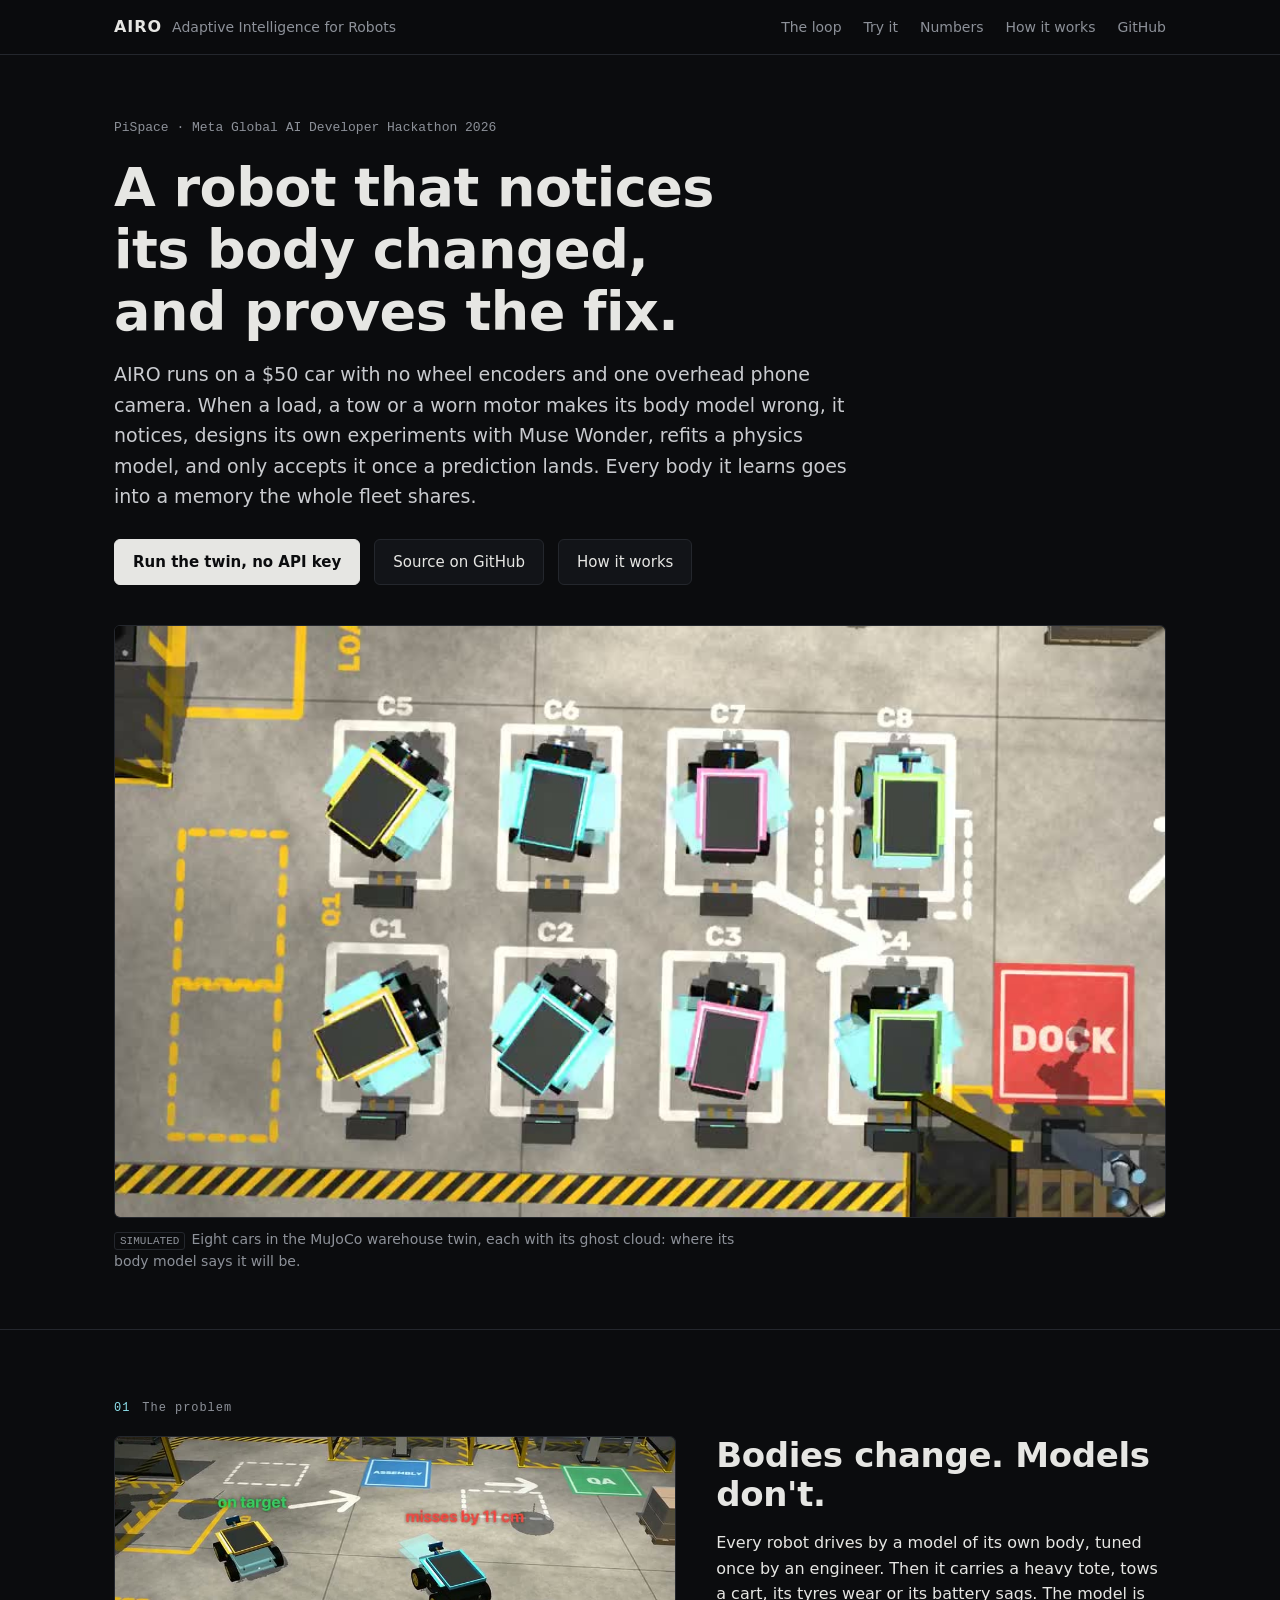
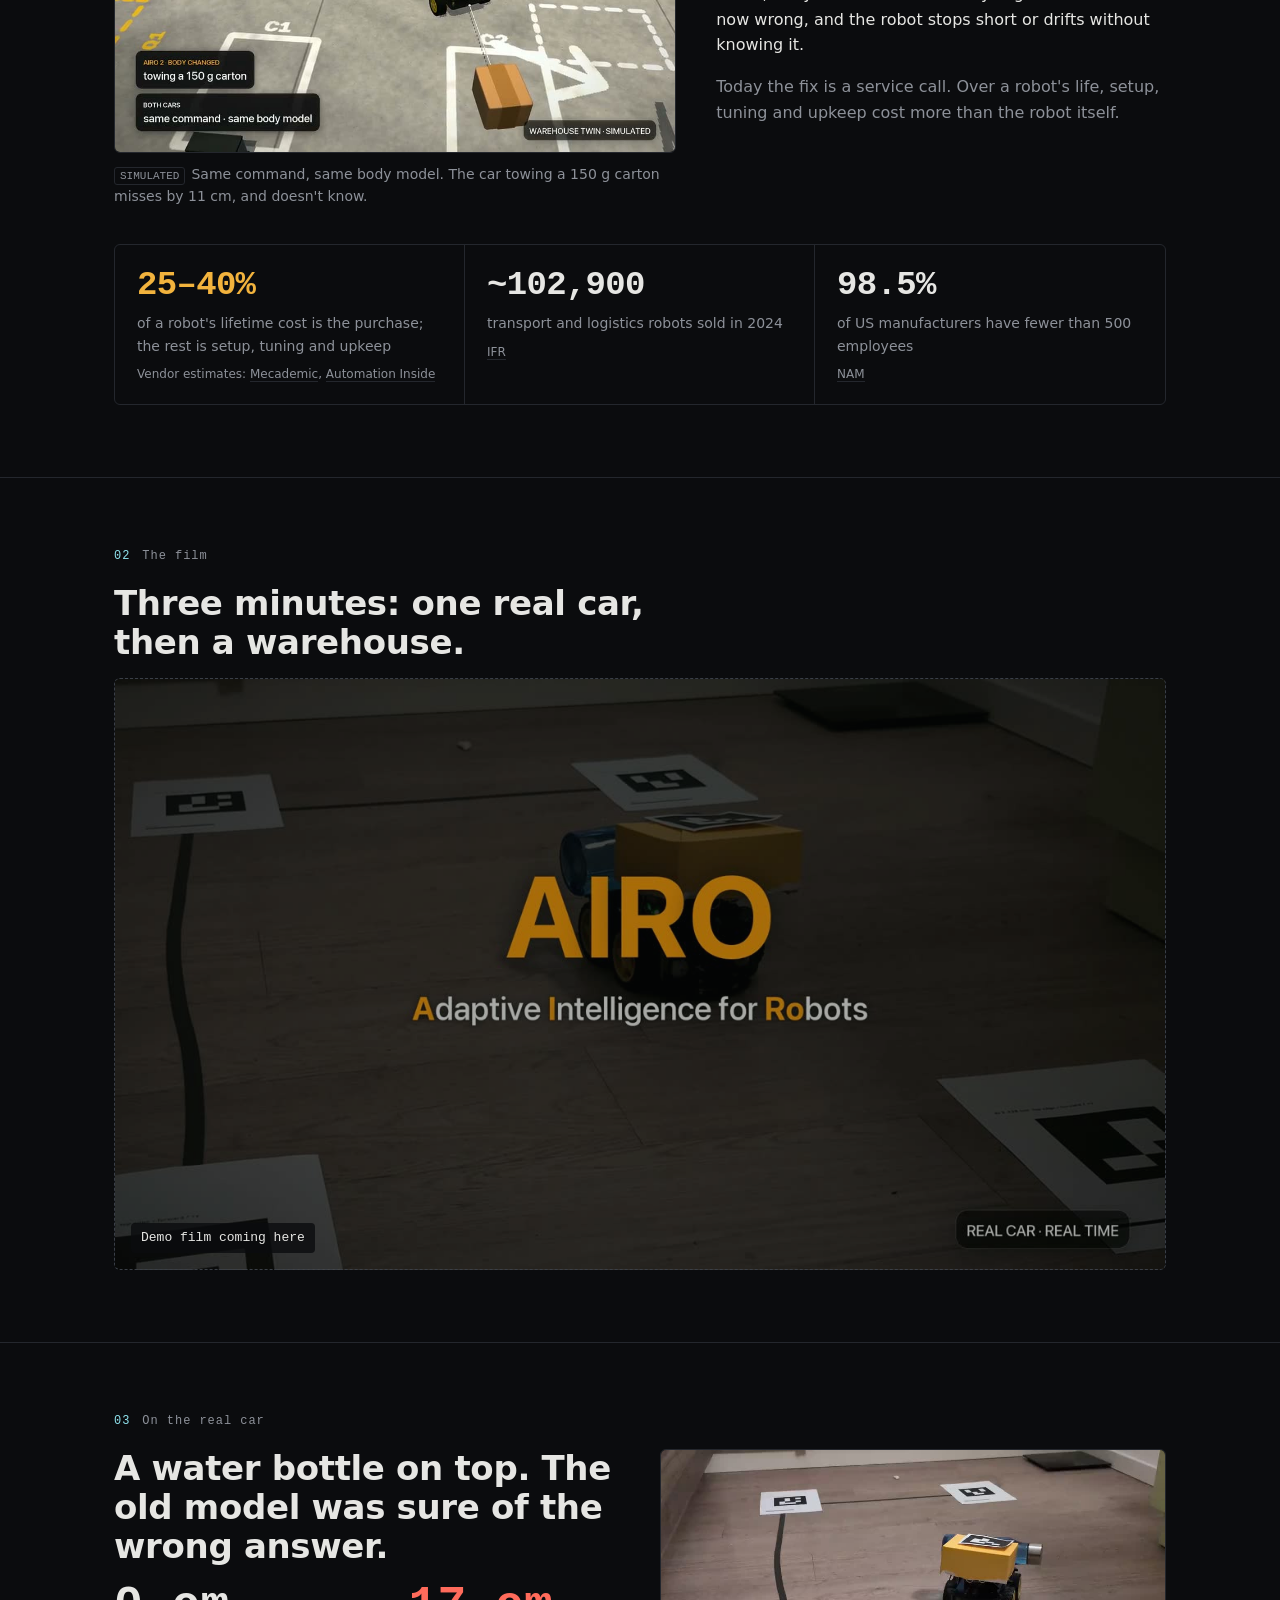
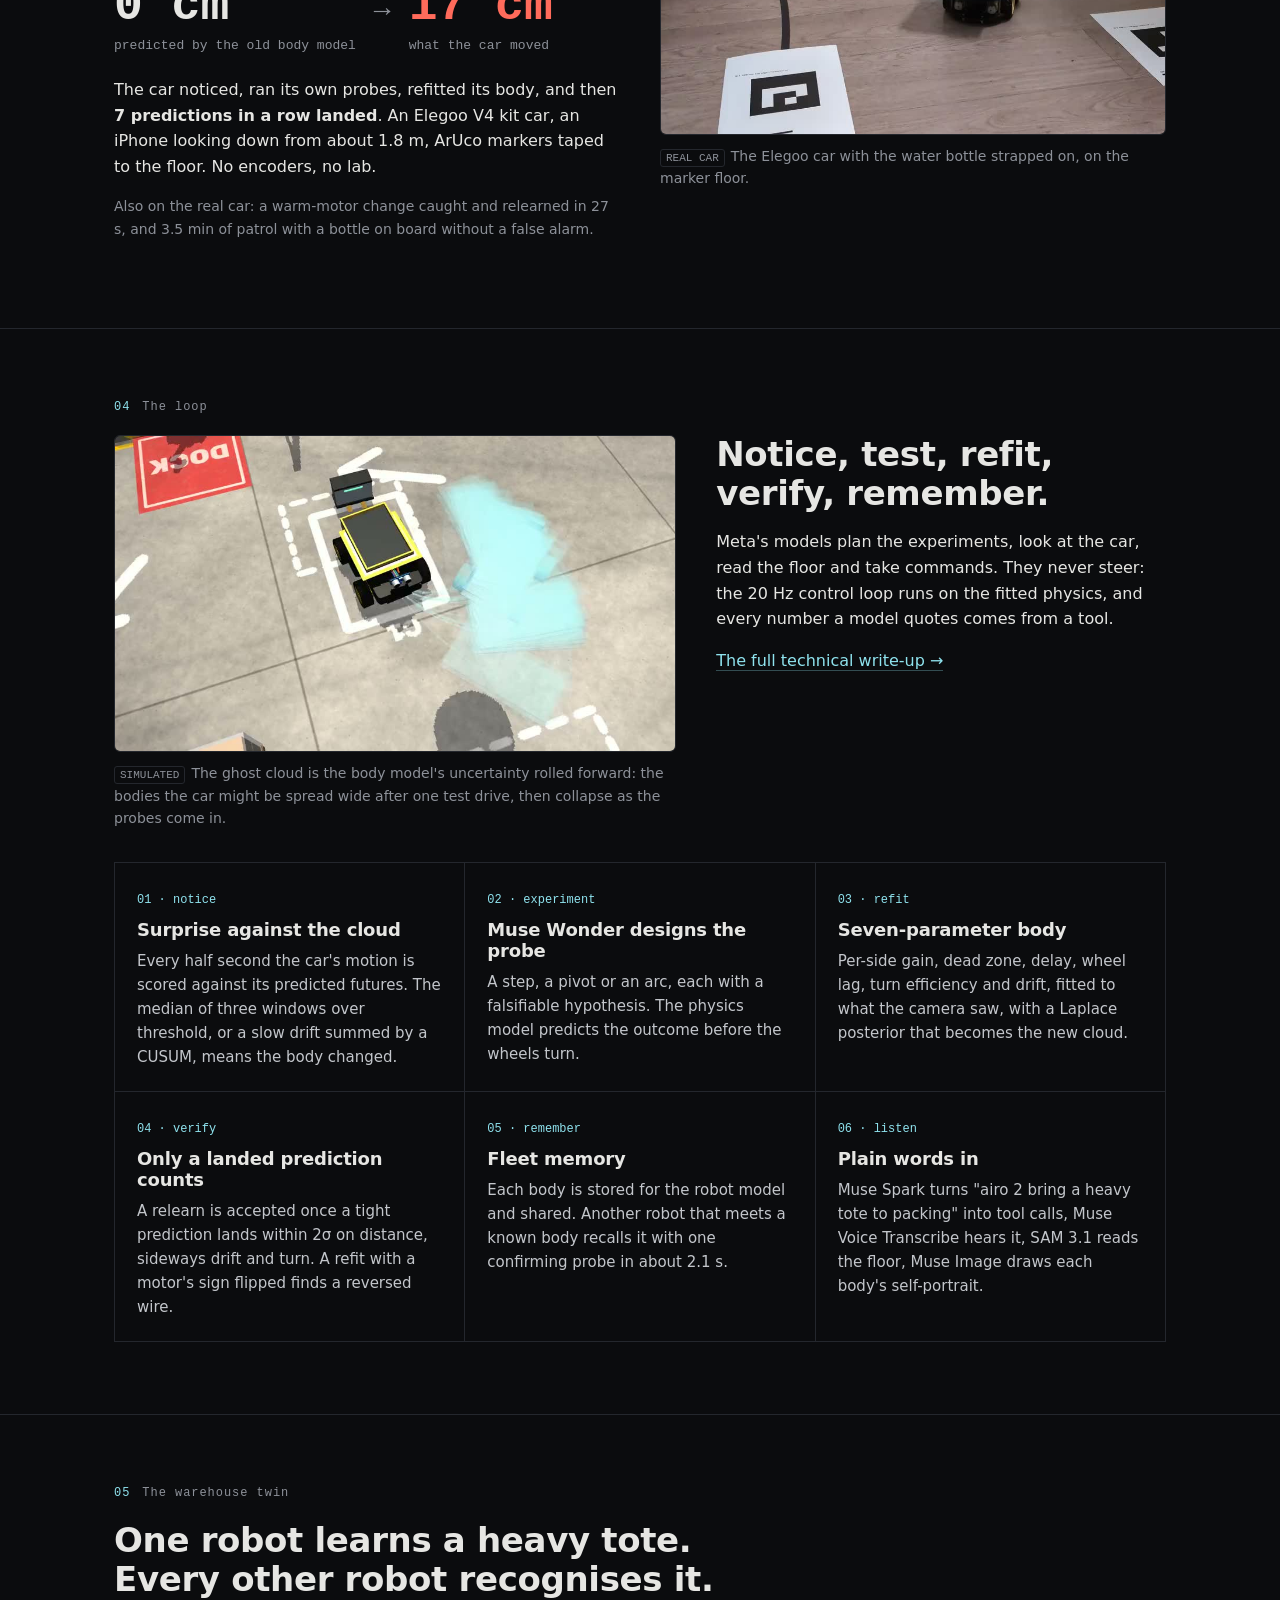
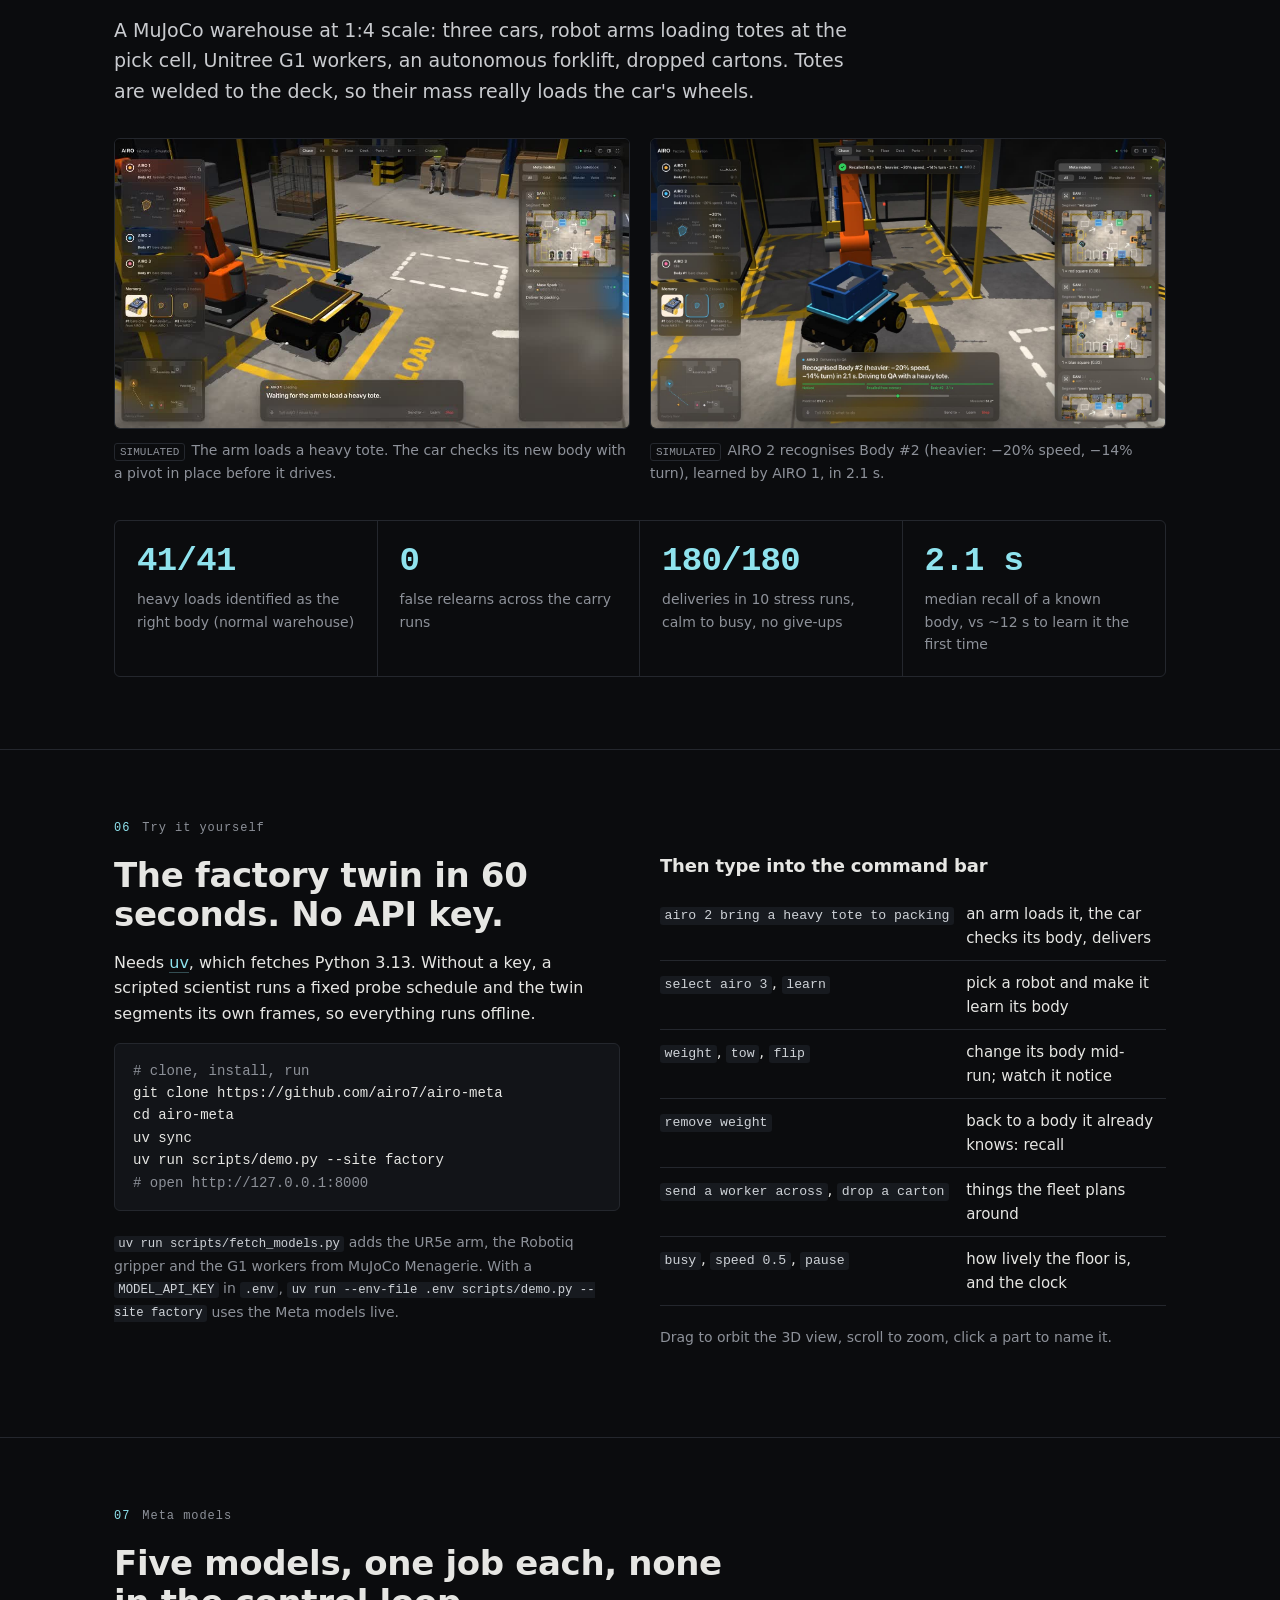
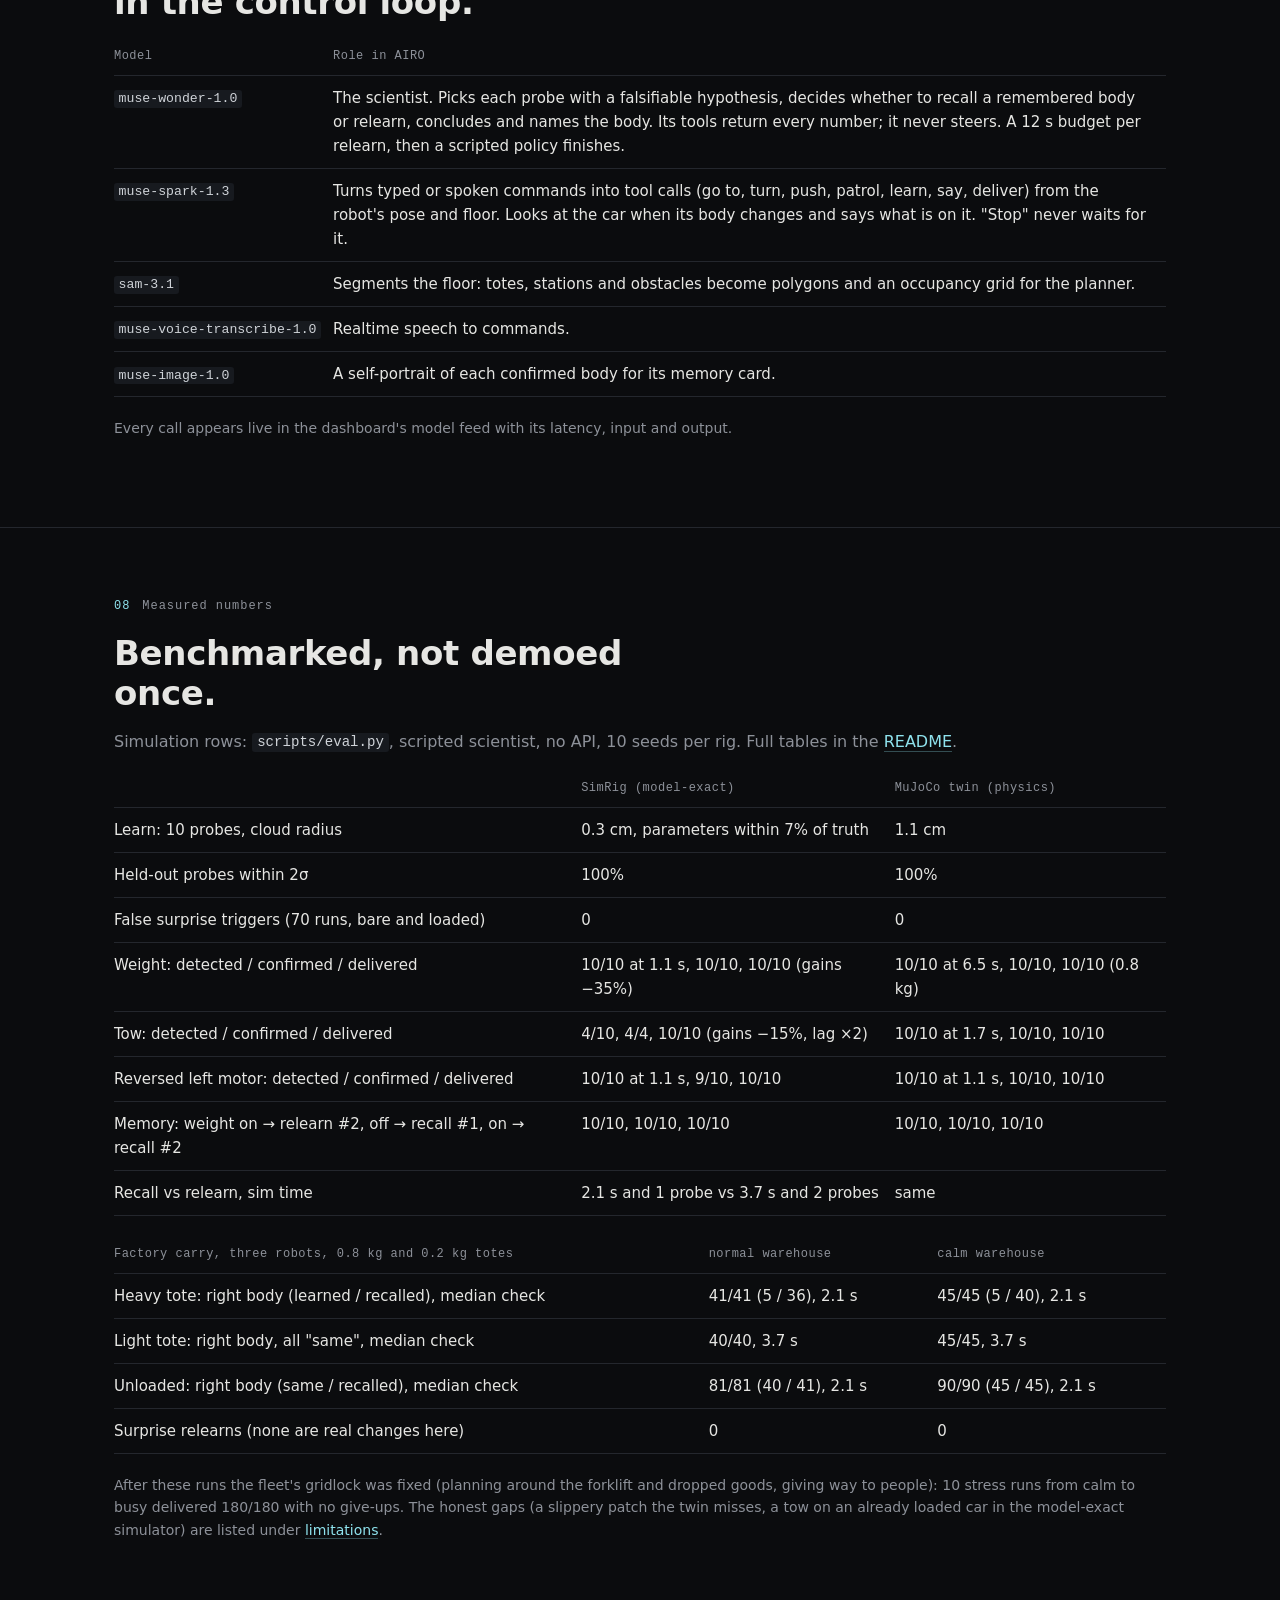
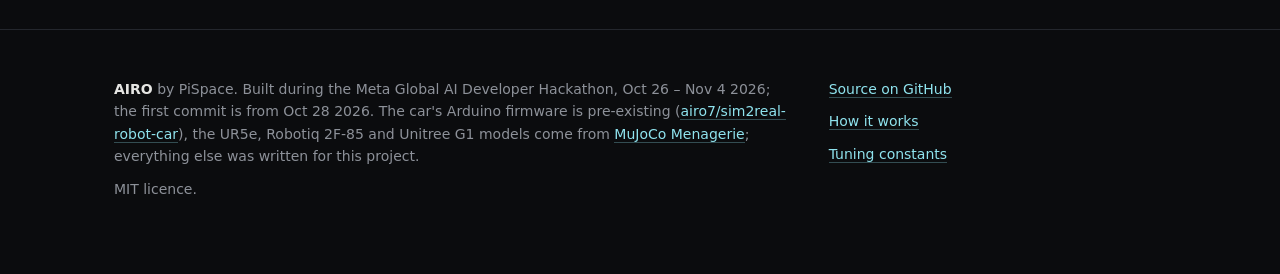
==== docs/index.html @ 1effee2b "add github pages site with twin and real-car clips" ====
<!doctype html>
<html lang="en">
<head>
<meta charset="utf-8">
<meta name="viewport" content="width=device-width, initial-scale=1">
<title>AIRO: Adaptive Intelligence for Robots</title>
<meta name="description" content="A $50 encoder-less robot car that notices when its body changes, runs its own experiments with Muse Wonder, refits a physics body model, and shares what it learned with the fleet.">
<meta property="og:title" content="AIRO: Adaptive Intelligence for Robots">
<meta property="og:description" content="A robot that notices its body changed, tests itself, and only trusts the new model once a prediction lands.">
<meta property="og:image" content="https://airo7.github.io/airo-meta/media/recall.jpg">
<link rel="stylesheet" href="style.css">
</head>
<body>

<header class="top">
  <div class="wrap">
    <a class="brand" href="./">AIRO<span>Adaptive Intelligence for Robots</span></a>
    <nav>
      <a class="wide" href="#loop">The loop</a>
      <a href="#try">Try it</a>
      <a class="wide" href="#numbers">Numbers</a>
      <a href="how-it-works.html">How it works</a>
      <a href="https://github.com/airo7/airo-meta">GitHub</a>
    </nav>
  </div>
</header>

<main>

<section class="hero">
  <div class="wrap">
    <div class="eyebrow">PiSpace · Meta Global AI Developer Hackathon 2026</div>
    <h1>A robot that notices its body changed, and proves the fix.</h1>
    <p class="lede">AIRO runs on a $50 car with no wheel encoders and one overhead phone camera. When a load, a tow or a
      worn motor makes its body model wrong, it notices, designs its own experiments with Muse Wonder, refits a
      physics model, and only accepts it once a prediction lands. Every body it learns goes into a memory the whole
      fleet shares.</p>
    <div class="actions">
      <a class="btn primary" href="#try">Run the twin, no API key</a>
      <a class="btn" href="https://github.com/airo7/airo-meta">Source on GitHub</a>
      <a class="btn" href="how-it-works.html">How it works</a>
    </div>
    <figure>
      <video autoplay muted loop playsinline preload="auto" poster="media/fleet.jpg">
        <source src="media/fleet.mp4" type="video/mp4">
      </video>
      <figcaption><span class="tag">SIMULATED</span>Eight cars in the MuJoCo warehouse twin, each with its ghost cloud:
        where its body model says it will be.</figcaption>
    </figure>
  </div>
</section>

<section id="problem">
  <div class="wrap">
    <div class="label"><b>01</b> The problem</div>
    <div class="split wide-left">
      <figure>
        <video autoplay muted loop playsinline preload="auto" poster="media/problem.jpg">
          <source src="media/problem.mp4" type="video/mp4">
        </video>
        <figcaption><span class="tag">SIMULATED</span>Same command, same body model. The car towing a 150 g carton
          misses by 11 cm, and doesn't know.</figcaption>
      </figure>
      <div>
        <h2>Bodies change. Models don't.</h2>
        <p>Every robot drives by a model of its own body, tuned once by an engineer. Then it carries a heavy tote, tows
          a cart, its tyres wear or its battery sags. The model is now wrong, and the robot stops short or drifts
          without knowing it.</p>
        <p class="muted">Today the fix is a service call. Over a robot's life, setup, tuning and upkeep cost more than
          the robot itself.</p>
      </div>
    </div>
    <div class="stats">
      <div class="stat">
        <div class="n amber">25–40%</div>
        <div class="d">of a robot's lifetime cost is the purchase; the rest is setup, tuning and upkeep</div>
        <div class="src">Vendor estimates: <a href="https://www.mecademic.com/knowledge_base/robots-total-cost-of-ownership-tco/">Mecademic</a>,
          <a href="https://automationinside.com/article/total-cost-of-ownership-for-robots-and-amrs">Automation Inside</a></div>
      </div>
      <div class="stat">
        <div class="n">~102,900</div>
        <div class="d">transport and logistics robots sold in 2024</div>
        <div class="src"><a href="https://ifr.org/ifr-press-releases/news/service-robots-see-global-growth-boom">IFR</a></div>
      </div>
      <div class="stat">
        <div class="n">98.5%</div>
        <div class="d">of US manufacturers have fewer than 500 employees</div>
        <div class="src"><a href="https://nam.org/member-services/smm-membership/">NAM</a></div>
      </div>
    </div>
  </div>
</section>

<section id="film">
  <div class="wrap">
    <div class="label"><b>02</b> The film</div>
    <h2>Three minutes: one real car, then a warehouse.</h2>
    <!-- VIDEO: replace the whole div below with the YouTube embed, for example
    <div class="video-embed"><iframe src="https://www.youtube-nocookie.com/embed/VIDEO_ID" title="AIRO demo film" allow="accelerometer; encrypted-media; gyroscope; picture-in-picture; fullscreen" allowfullscreen></iframe></div>
    -->
    <div class="video-slot" style="background-image: url('media/film.jpg')">
      <p>Demo film coming here</p>
    </div>
    <!-- /VIDEO -->
  </div>
</section>

<section id="real">
  <div class="wrap">
    <div class="label"><b>03</b> On the real car</div>
    <div class="split">
      <div>
        <h2>A water bottle on top. The old model was sure of the wrong answer.</h2>
        <div class="gap">
          <div><span class="v">0 cm</span><span class="k">predicted by the old body model</span></div>
          <span class="arrow">→</span>
          <div><span class="v" style="color: var(--miss)">17 cm</span><span class="k">what the car moved</span></div>
        </div>
        <p>The car noticed, ran its own probes, refitted its body, and then <strong>7 predictions in a row
          landed</strong>. An Elegoo V4 kit car, an iPhone looking down from about 1.8 m, ArUco markers taped to the floor. No encoders, no
          lab.</p>
        <p class="muted small">Also on the real car: a warm-motor change caught and relearned in 27 s, and 3.5 min of
          patrol with a bottle on board without a false alarm.</p>
      </div>
      <figure>
        <video autoplay muted loop playsinline preload="auto" poster="media/realcar.jpg">
          <source src="media/realcar.mp4" type="video/mp4">
        </video>
        <figcaption><span class="tag">REAL CAR</span>The Elegoo car with the water bottle strapped on, on the
          marker floor.</figcaption>
      </figure>
    </div>
  </div>
</section>

<section id="loop">
  <div class="wrap">
    <div class="label"><b>04</b> The loop</div>
    <div class="split wide-left">
      <figure>
        <video autoplay muted loop playsinline preload="auto" poster="media/cloud.jpg">
          <source src="media/cloud.mp4" type="video/mp4">
        </video>
        <figcaption><span class="tag">SIMULATED</span>The ghost cloud is the body model's uncertainty rolled forward:
          the bodies the car might be spread wide after one test drive, then collapse as the probes come in.</figcaption>
      </figure>
      <div>
        <h2>Notice, test, refit, verify, remember.</h2>
        <p>Meta's models plan the experiments, look at the car, read the floor and take commands. They never steer:
          the 20 Hz control loop runs on the fitted physics, and every number a model quotes comes from a tool.</p>
        <p><a href="how-it-works.html">The full technical write-up →</a></p>
      </div>
    </div>
    <ol class="loop">
      <li><span class="i">01 · notice</span><h3>Surprise against the cloud</h3>
        <p>Every half second the car's motion is scored against its predicted futures. The median of three windows over
          threshold, or a slow drift summed by a CUSUM, means the body changed.</p></li>
      <li><span class="i">02 · experiment</span><h3>Muse Wonder designs the probe</h3>
        <p>A step, a pivot or an arc, each with a falsifiable hypothesis. The physics model predicts the outcome before
          the wheels turn.</p></li>
      <li><span class="i">03 · refit</span><h3>Seven-parameter body</h3>
        <p>Per-side gain, dead zone, delay, wheel lag, turn efficiency and drift, fitted to what the camera saw, with a
          Laplace posterior that becomes the new cloud.</p></li>
      <li><span class="i">04 · verify</span><h3>Only a landed prediction counts</h3>
        <p>A relearn is accepted once a tight prediction lands within 2σ on distance, sideways drift and turn. A
          refit with a motor's sign flipped finds a reversed wire.</p></li>
      <li><span class="i">05 · remember</span><h3>Fleet memory</h3>
        <p>Each body is stored for the robot model and shared. Another robot that meets a known body recalls it with
          one confirming probe in about 2.1 s.</p></li>
      <li><span class="i">06 · listen</span><h3>Plain words in</h3>
        <p>Muse Spark turns "airo 2 bring a heavy tote to packing" into tool calls, Muse Voice Transcribe hears it,
          SAM 3.1 reads the floor, Muse Image draws each body's self-portrait.</p></li>
    </ol>
  </div>
</section>

<section id="twin">
  <div class="wrap">
    <div class="label"><b>05</b> The warehouse twin</div>
    <h2>One robot learns a heavy tote. Every other robot recognises it.</h2>
    <p class="lede">A MuJoCo warehouse at 1:4 scale: three cars, robot arms loading totes at the pick cell, Unitree G1
      workers, an autonomous forklift, dropped cartons. Totes are welded to the deck, so their mass really loads the
      car's wheels.</p>
    <div class="pair">
      <figure>
        <video autoplay muted loop playsinline preload="auto" poster="media/load.jpg">
          <source src="media/load.mp4" type="video/mp4">
        </video>
        <figcaption><span class="tag">SIMULATED</span>The arm loads a heavy tote. The car checks its new body with a
          pivot in place before it drives.</figcaption>
      </figure>
      <figure>
        <video autoplay muted loop playsinline preload="auto" poster="media/recall.jpg">
          <source src="media/recall.mp4" type="video/mp4">
        </video>
        <figcaption><span class="tag">SIMULATED</span>AIRO 2 recognises Body #2 (heavier: −20% speed, −14% turn), learned
          by AIRO 1, in 2.1 s.</figcaption>
      </figure>
    </div>
    <div class="stats">
      <div class="stat"><div class="n ghost">41/41</div><div class="d">heavy loads identified as the right body (normal warehouse)</div></div>
      <div class="stat"><div class="n ghost">0</div><div class="d">false relearns across the carry runs</div></div>
      <div class="stat"><div class="n ghost">180/180</div><div class="d">deliveries in 10 stress runs, calm to busy, no give-ups</div></div>
      <div class="stat"><div class="n ghost">2.1 s</div><div class="d">median recall of a known body, vs ~12 s to learn it the first time</div></div>
    </div>
  </div>
</section>

<section id="try">
  <div class="wrap">
    <div class="label"><b>06</b> Try it yourself</div>
    <div class="split">
      <div>
        <h2>The factory twin in 60 seconds. No API key.</h2>
        <p>Needs <a href="https://docs.astral.sh/uv/">uv</a>, which fetches Python 3.13. Without a key, a scripted
          scientist runs a fixed probe schedule and the twin segments its own frames, so everything runs offline.</p>
<pre><span class="c"># clone, install, run</span>
git clone https://github.com/airo7/airo-meta
cd airo-meta
uv sync
uv run scripts/demo.py --site factory
<span class="c"># open http://127.0.0.1:8000</span></pre>
        <p class="muted small"><code>uv run scripts/fetch_models.py</code> adds the UR5e arm, the Robotiq gripper and the G1
          workers from MuJoCo Menagerie. With a <code>MODEL_API_KEY</code> in <code>.env</code>,
          <code>uv run --env-file .env scripts/demo.py --site factory</code> uses the Meta models live.</p>
      </div>
      <div>
        <h3>Then type into the command bar</h3>
        <table>
          <tr><td><code>airo 2 bring a heavy tote to packing</code></td><td>an arm loads it, the car checks its body, delivers</td></tr>
          <tr><td><code>select airo 3</code>, <code>learn</code></td><td>pick a robot and make it learn its body</td></tr>
          <tr><td><code>weight</code>, <code>tow</code>, <code>flip</code></td><td>change its body mid-run; watch it notice</td></tr>
          <tr><td><code>remove weight</code></td><td>back to a body it already knows: recall</td></tr>
          <tr><td><code>send a worker across</code>, <code>drop a carton</code></td><td>things the fleet plans around</td></tr>
          <tr><td><code>busy</code>, <code>speed 0.5</code>, <code>pause</code></td><td>how lively the floor is, and the clock</td></tr>
        </table>
        <p class="muted small">Drag to orbit the 3D view, scroll to zoom, click a part to name it.</p>
      </div>
    </div>
  </div>
</section>

<section id="models">
  <div class="wrap">
    <div class="label"><b>07</b> Meta models</div>
    <h2>Five models, one job each, none in the control loop.</h2>
    <table>
      <tr><th>Model</th><th>Role in AIRO</th></tr>
      <tr><td><code>muse-wonder-1.0</code></td><td>The scientist. Picks each probe with a falsifiable hypothesis, decides
        whether to recall a remembered body or relearn, concludes and names the body. Its tools return every number;
        it never steers. A 12 s budget per relearn, then a scripted policy finishes.</td></tr>
      <tr><td><code>muse-spark-1.3</code></td><td>Turns typed or spoken commands into tool calls (go to, turn, push,
        patrol, learn, say, deliver) from the robot's pose and floor. Looks at the car when its body changes and says
        what is on it. "Stop" never waits for it.</td></tr>
      <tr><td><code>sam-3.1</code></td><td>Segments the floor: totes, stations and obstacles become polygons and an
        occupancy grid for the planner.</td></tr>
      <tr><td><code>muse-voice-transcribe-1.0</code></td><td>Realtime speech to commands.</td></tr>
      <tr><td><code>muse-image-1.0</code></td><td>A self-portrait of each confirmed body for its memory card.</td></tr>
    </table>
    <p class="muted small">Every call appears live in the dashboard's model feed with its latency, input and output.</p>
  </div>
</section>

<section id="numbers">
  <div class="wrap">
    <div class="label"><b>08</b> Measured numbers</div>
    <h2>Benchmarked, not demoed once.</h2>
    <p class="muted">Simulation rows: <code>scripts/eval.py</code>, scripted scientist, no API, 10 seeds per rig. Full
      tables in the <a href="https://github.com/airo7/airo-meta#measured-numbers">README</a>.</p>
    <table>
      <tr><th></th><th>SimRig (model-exact)</th><th>MuJoCo twin (physics)</th></tr>
      <tr><td>Learn: 10 probes, cloud radius</td><td>0.3 cm, parameters within 7% of truth</td><td>1.1 cm</td></tr>
      <tr><td>Held-out probes within 2σ</td><td>100%</td><td>100%</td></tr>
      <tr><td>False surprise triggers (70 runs, bare and loaded)</td><td>0</td><td>0</td></tr>
      <tr><td>Weight: detected / confirmed / delivered</td><td>10/10 at 1.1 s, 10/10, 10/10 (gains −35%)</td><td>10/10 at 6.5 s, 10/10, 10/10 (0.8 kg)</td></tr>
      <tr><td>Tow: detected / confirmed / delivered</td><td>4/10, 4/4, 10/10 (gains −15%, lag ×2)</td><td>10/10 at 1.7 s, 10/10, 10/10</td></tr>
      <tr><td>Reversed left motor: detected / confirmed / delivered</td><td>10/10 at 1.1 s, 9/10, 10/10</td><td>10/10 at 1.1 s, 10/10, 10/10</td></tr>
      <tr><td>Memory: weight on → relearn #2, off → recall #1, on → recall #2</td><td>10/10, 10/10, 10/10</td><td>10/10, 10/10, 10/10</td></tr>
      <tr><td>Recall vs relearn, sim time</td><td>2.1 s and 1 probe vs 3.7 s and 2 probes</td><td>same</td></tr>
    </table>
    <table>
      <tr><th>Factory carry, three robots, 0.8 kg and 0.2 kg totes</th><th>normal warehouse</th><th>calm warehouse</th></tr>
      <tr><td>Heavy tote: right body (learned / recalled), median check</td><td>41/41 (5 / 36), 2.1 s</td><td>45/45 (5 / 40), 2.1 s</td></tr>
      <tr><td>Light tote: right body, all "same", median check</td><td>40/40, 3.7 s</td><td>45/45, 3.7 s</td></tr>
      <tr><td>Unloaded: right body (same / recalled), median check</td><td>81/81 (40 / 41), 2.1 s</td><td>90/90 (45 / 45), 2.1 s</td></tr>
      <tr><td>Surprise relearns (none are real changes here)</td><td>0</td><td>0</td></tr>
    </table>
    <p class="muted small">After these runs the fleet's gridlock was fixed (planning around the forklift and dropped
      goods, giving way to people): 10 stress runs from calm to busy delivered 180/180 with no give-ups. The honest
      gaps (a slippery patch the twin misses, a tow on an already loaded car in the model-exact simulator) are listed
      under <a href="how-it-works.html#limits">limitations</a>.</p>
  </div>
</section>

</main>

<footer>
  <div class="wrap cols">
    <div>
      <p><strong style="color: var(--text)">AIRO</strong> by PiSpace. Built during the Meta Global AI Developer
        Hackathon, Oct 26 – Nov 4 2026; the first commit is from Oct 28 2026. The car's Arduino firmware is
        pre-existing (<a href="https://github.com/airo7/sim2real-robot-car">airo7/sim2real-robot-car</a>), the UR5e,
        Robotiq 2F-85 and Unitree G1 models come from
        <a href="https://github.com/google-deepmind/mujoco_menagerie">MuJoCo Menagerie</a>; everything else was
        written for this project.</p>
      <p>MIT licence.</p>
    </div>
    <div>
      <p><a href="https://github.com/airo7/airo-meta">Source on GitHub</a></p>
      <p><a href="how-it-works.html">How it works</a></p>
      <p><a href="https://github.com/airo7/airo-meta/blob/main/docs/tuning.md">Tuning constants</a></p>
    </div>
  </div>
</footer>

</body>
</html>
---- docs/style.css ----
:root {
  --bg: #0b0c0e;
  --panel: #121418;
  --rule: #24272d;
  --text: #e6e6e3;
  --muted: #8d9199;
  --ghost: #8fe3ee;
  --amber: #f2b33d;
  --miss: #ff6b5b;
  --mono: ui-monospace, "SF Mono", SFMono-Regular, Menlo, Consolas, monospace;
  --sans: system-ui, -apple-system, "Segoe UI", Roboto, "Helvetica Neue", Arial, sans-serif;
  --w: 1100px;
}

* { box-sizing: border-box; }
html { scroll-behavior: smooth; }
body {
  margin: 0;
  background: var(--bg);
  color: var(--text);
  font: 16px/1.6 var(--sans);
  -webkit-font-smoothing: antialiased;
}
a { color: var(--ghost); text-decoration: none; border-bottom: 1px solid rgba(143, 227, 238, .3); }
a:hover { border-bottom-color: var(--ghost); }
img, video { display: block; max-width: 100%; }
code, pre, .mono { font-family: var(--mono); }
code { font-size: .88em; color: #cfd3d8; background: #171a1f; padding: .1em .35em; border-radius: 3px; }
strong { font-weight: 600; }

.wrap { max-width: var(--w); margin: 0 auto; padding: 0 24px; }

header.top {
  position: sticky; top: 0; z-index: 10;
  background: rgba(11, 12, 14, .88);
  backdrop-filter: blur(8px);
  border-bottom: 1px solid var(--rule);
}
header.top .wrap { display: flex; align-items: center; gap: 28px; height: 54px; }
.brand { font-weight: 700; letter-spacing: .06em; color: var(--text); border: 0; }
.brand span { font-weight: 400; color: var(--muted); letter-spacing: 0; margin-left: 10px; font-size: 14px; }
header.top nav { margin-left: auto; display: flex; gap: 22px; font-size: 14px; }
header.top nav a { color: var(--muted); border: 0; }
header.top nav a:hover, header.top nav a[aria-current] { color: var(--text); }

section { padding: 72px 0; border-bottom: 1px solid var(--rule); }
.label {
  font: 12px/1 var(--mono); color: var(--muted); letter-spacing: .08em;
  display: flex; gap: 12px; align-items: center; margin-bottom: 22px;
}
.label b { color: var(--ghost); font-weight: 400; }
h1, h2, h3 { line-height: 1.15; margin: 0 0 16px; font-weight: 650; letter-spacing: -.01em; }
h1 { font-size: clamp(32px, 5vw, 54px); max-width: 17ch; }
h2 { font-size: clamp(24px, 3vw, 34px); max-width: 26ch; }
h3 { font-size: 18px; }
p { margin: 0 0 16px; }
.lede { font-size: 19px; color: #c9cbcf; max-width: 62ch; }
.muted { color: var(--muted); }
.small { font-size: 14px; }

.hero { padding: 64px 0 56px; }
.hero .eyebrow { font: 13px/1.4 var(--mono); color: var(--muted); margin-bottom: 20px; }
.actions { display: flex; gap: 14px; flex-wrap: wrap; margin: 28px 0 40px; }
.btn {
  display: inline-block; padding: 10px 18px; border: 1px solid var(--rule); border-radius: 6px;
  color: var(--text); font-size: 15px; background: var(--panel);
}
.btn:hover { border-color: #3a3f47; }
.btn.primary { background: var(--text); color: var(--bg); border-color: var(--text); font-weight: 600; }

figure { margin: 0; }
figure video, figure img { width: 100%; border-radius: 6px; border: 1px solid var(--rule); background: #000; }
figcaption { font-size: 14px; color: var(--muted); margin-top: 10px; max-width: 70ch; }
figcaption .tag { font: 11px/1 var(--mono); border: 1px solid var(--rule); border-radius: 3px; padding: 2px 5px; margin-right: 6px; color: var(--muted); }

.split { display: grid; grid-template-columns: 1fr 1fr; gap: 40px; align-items: start; }
.split.wide-left { grid-template-columns: 1.25fr 1fr; }
.pair { display: grid; grid-template-columns: 1fr 1fr; gap: 20px; margin-top: 32px; }

.stats { display: grid; grid-template-columns: repeat(auto-fit, minmax(200px, 1fr)); border: 1px solid var(--rule); border-radius: 6px; margin-top: 36px; }
.stat { padding: 22px 22px 20px; border-right: 1px solid var(--rule); }
.stat:last-child { border-right: 0; }
.stat .n { font: 600 34px/1.1 var(--mono); letter-spacing: -.02em; }
.stat .n.ghost { color: var(--ghost); }
.stat .n.miss { color: var(--miss); }
.stat .n.amber { color: var(--amber); }
.stat .d { font-size: 14px; color: var(--muted); margin-top: 8px; }
.stat .src { font-size: 12px; margin-top: 8px; color: var(--muted); }
.stat .src a { color: var(--muted); border-bottom-color: var(--rule); }

.gap { display: flex; align-items: baseline; gap: 18px; flex-wrap: wrap; font-family: var(--mono); margin: 8px 0 20px; }
.gap .v { font-size: 48px; font-weight: 600; line-height: 1; }
.gap .k { font-size: 13px; color: var(--muted); display: block; margin-top: 6px; }
.gap .arrow { color: var(--muted); font-size: 28px; }

ol.loop { list-style: none; padding: 0; margin: 32px 0 0; display: grid; grid-template-columns: repeat(3, 1fr); border-top: 1px solid var(--rule); border-left: 1px solid var(--rule); }
ol.loop li { padding: 22px; border-right: 1px solid var(--rule); border-bottom: 1px solid var(--rule); }
ol.loop .i { font: 12px/1 var(--mono); color: var(--ghost); }
ol.loop h3 { margin: 10px 0 8px; }
ol.loop p { font-size: 15px; color: #c3c6cb; margin: 0; }

.video-slot {
  position: relative; aspect-ratio: 16 / 9; border: 1px dashed #3a3f47; border-radius: 6px;
  display: grid; place-items: center; background: #0f1114 center / cover no-repeat;
  overflow: hidden;
}
.video-slot::before { content: ""; position: absolute; inset: 0; background: rgba(11, 12, 14, .35); }
.video-slot p {
  position: absolute; left: 16px; bottom: 16px; margin: 0; padding: 6px 10px; border-radius: 4px;
  font: 13px/1.4 var(--mono); color: var(--text); background: rgba(11, 12, 14, .8);
}
.video-embed { position: relative; aspect-ratio: 16 / 9; }
.video-embed iframe { position: absolute; inset: 0; width: 100%; height: 100%; border: 0; border-radius: 6px; }

pre {
  background: var(--panel); border: 1px solid var(--rule); border-radius: 6px;
  padding: 16px 18px; overflow-x: auto; font-size: 14px; line-height: 1.6; margin: 0 0 20px;
}
pre .c { color: var(--muted); }
pre.eq { color: #dfe3e8; font-size: 15px; }

table { width: 100%; border-collapse: collapse; font-size: 15px; margin: 8px 0 20px; }
th, td { text-align: left; padding: 10px 12px 10px 0; border-bottom: 1px solid var(--rule); vertical-align: top; }
th { font: 12px/1.4 var(--mono); color: var(--muted); font-weight: 400; letter-spacing: .04em; }
td code { white-space: nowrap; }
td.num { font-family: var(--mono); white-space: nowrap; }

.doc { display: grid; grid-template-columns: 220px 1fr; gap: 56px; }
.doc aside { position: sticky; top: 78px; align-self: start; font-size: 14px; padding-top: 72px; }
.doc aside ol { list-style: none; padding: 0; margin: 0; counter-reset: s; }
.doc aside li { counter-increment: s; margin: 0 0 8px; }
.doc aside a { color: var(--muted); border: 0; }
.doc aside a::before { content: counter(s, decimal-leading-zero) "  "; font-family: var(--mono); font-size: 12px; color: #555a62; }
.doc aside a:hover { color: var(--text); }
.doc article { min-width: 0; max-width: 760px; }
.doc article section { padding: 56px 0 40px; }
.doc article section:first-child { padding-top: 72px; }
.doc article ul { padding-left: 20px; margin: 0 0 16px; }
.doc article li { margin-bottom: 6px; }
.where { font: 12px/1.4 var(--mono); color: var(--muted); margin: -6px 0 18px; }

footer { padding: 48px 0 64px; font-size: 14px; color: var(--muted); }
footer .cols { display: grid; grid-template-columns: 2fr 1fr; gap: 40px; }
footer p { margin-bottom: 10px; }

@media (max-width: 860px) {
  .split, .split.wide-left, .pair, footer .cols { grid-template-columns: 1fr; }
  ol.loop, .stats { grid-template-columns: 1fr; }
  .stat { border-right: 0; border-bottom: 1px solid var(--rule); }
  .stat:last-child { border-bottom: 0; }
  .doc { grid-template-columns: 1fr; gap: 0; }
  .doc aside { display: none; }
  header.top nav { gap: 14px; font-size: 13px; }
  header.top nav .wide { display: none; }
  .gap .v { font-size: 36px; }
  .brand span { display: none; }
  section { padding: 52px 0; }
}
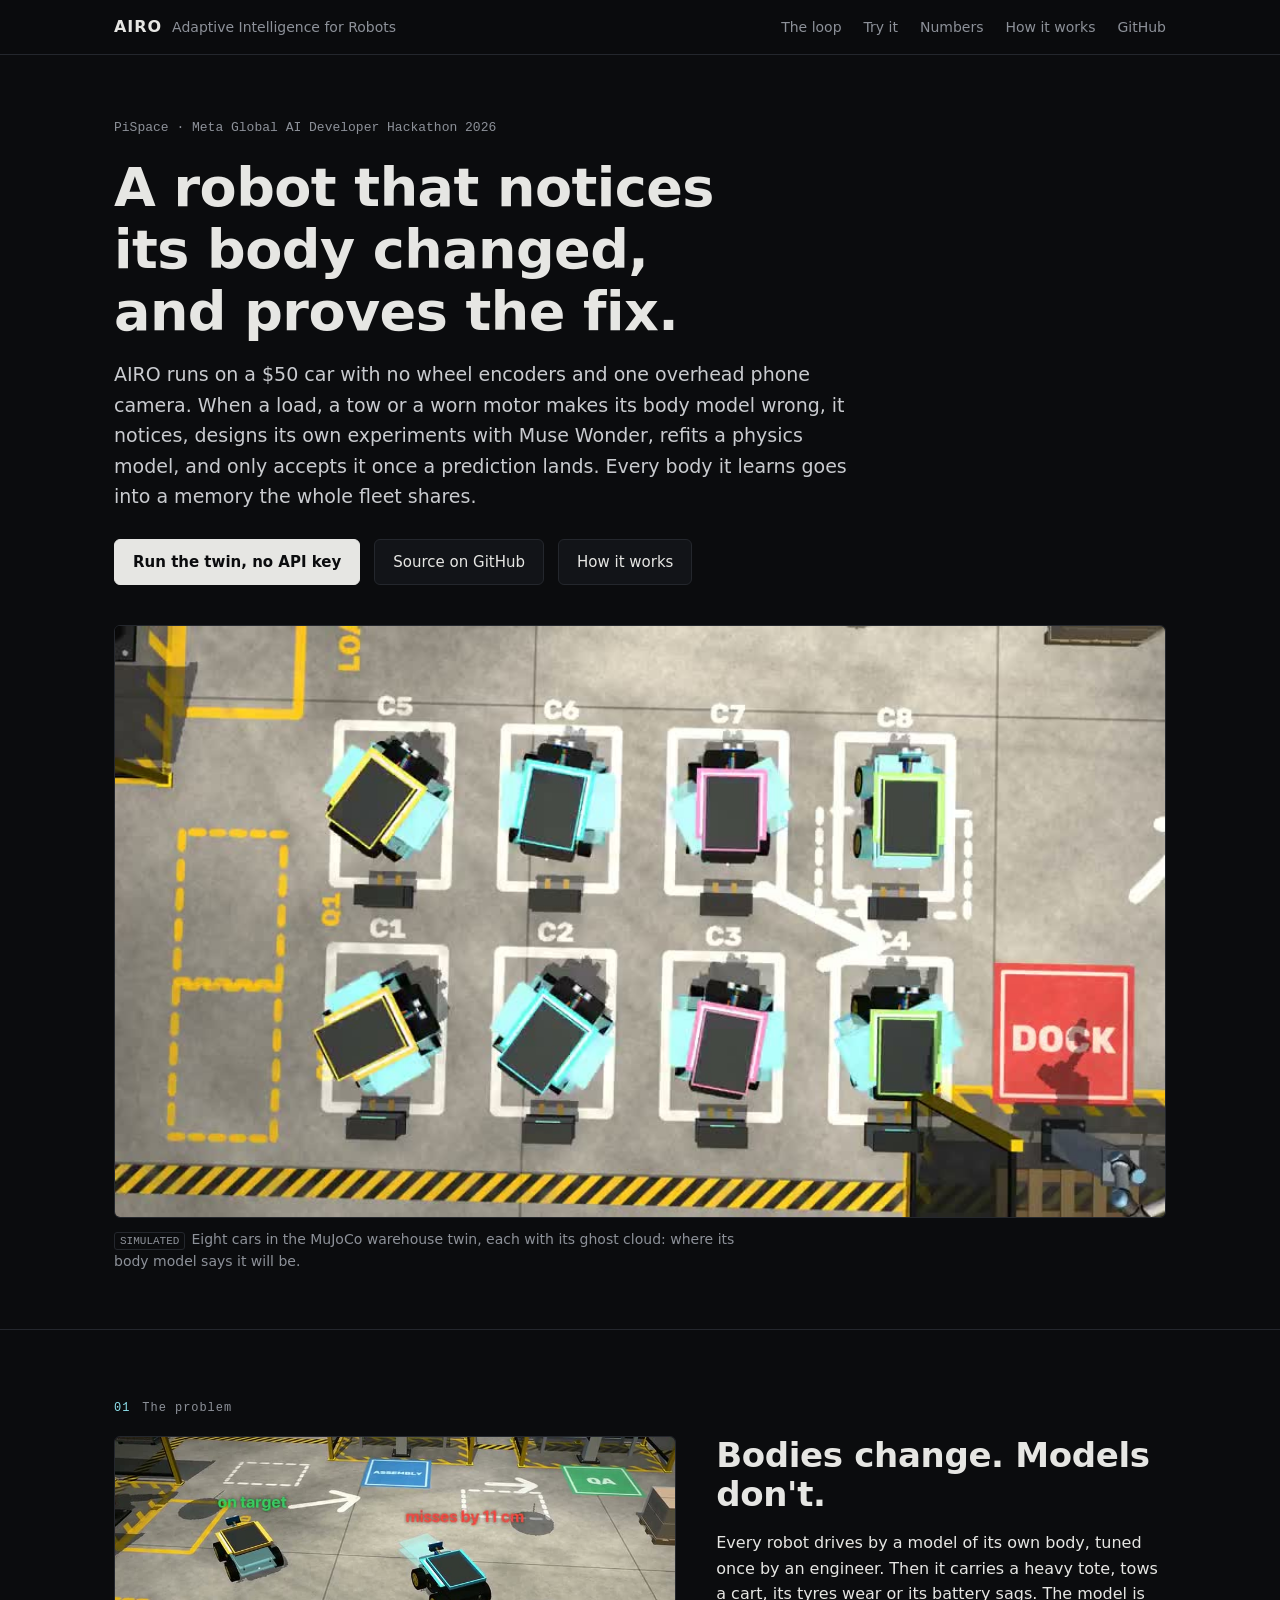
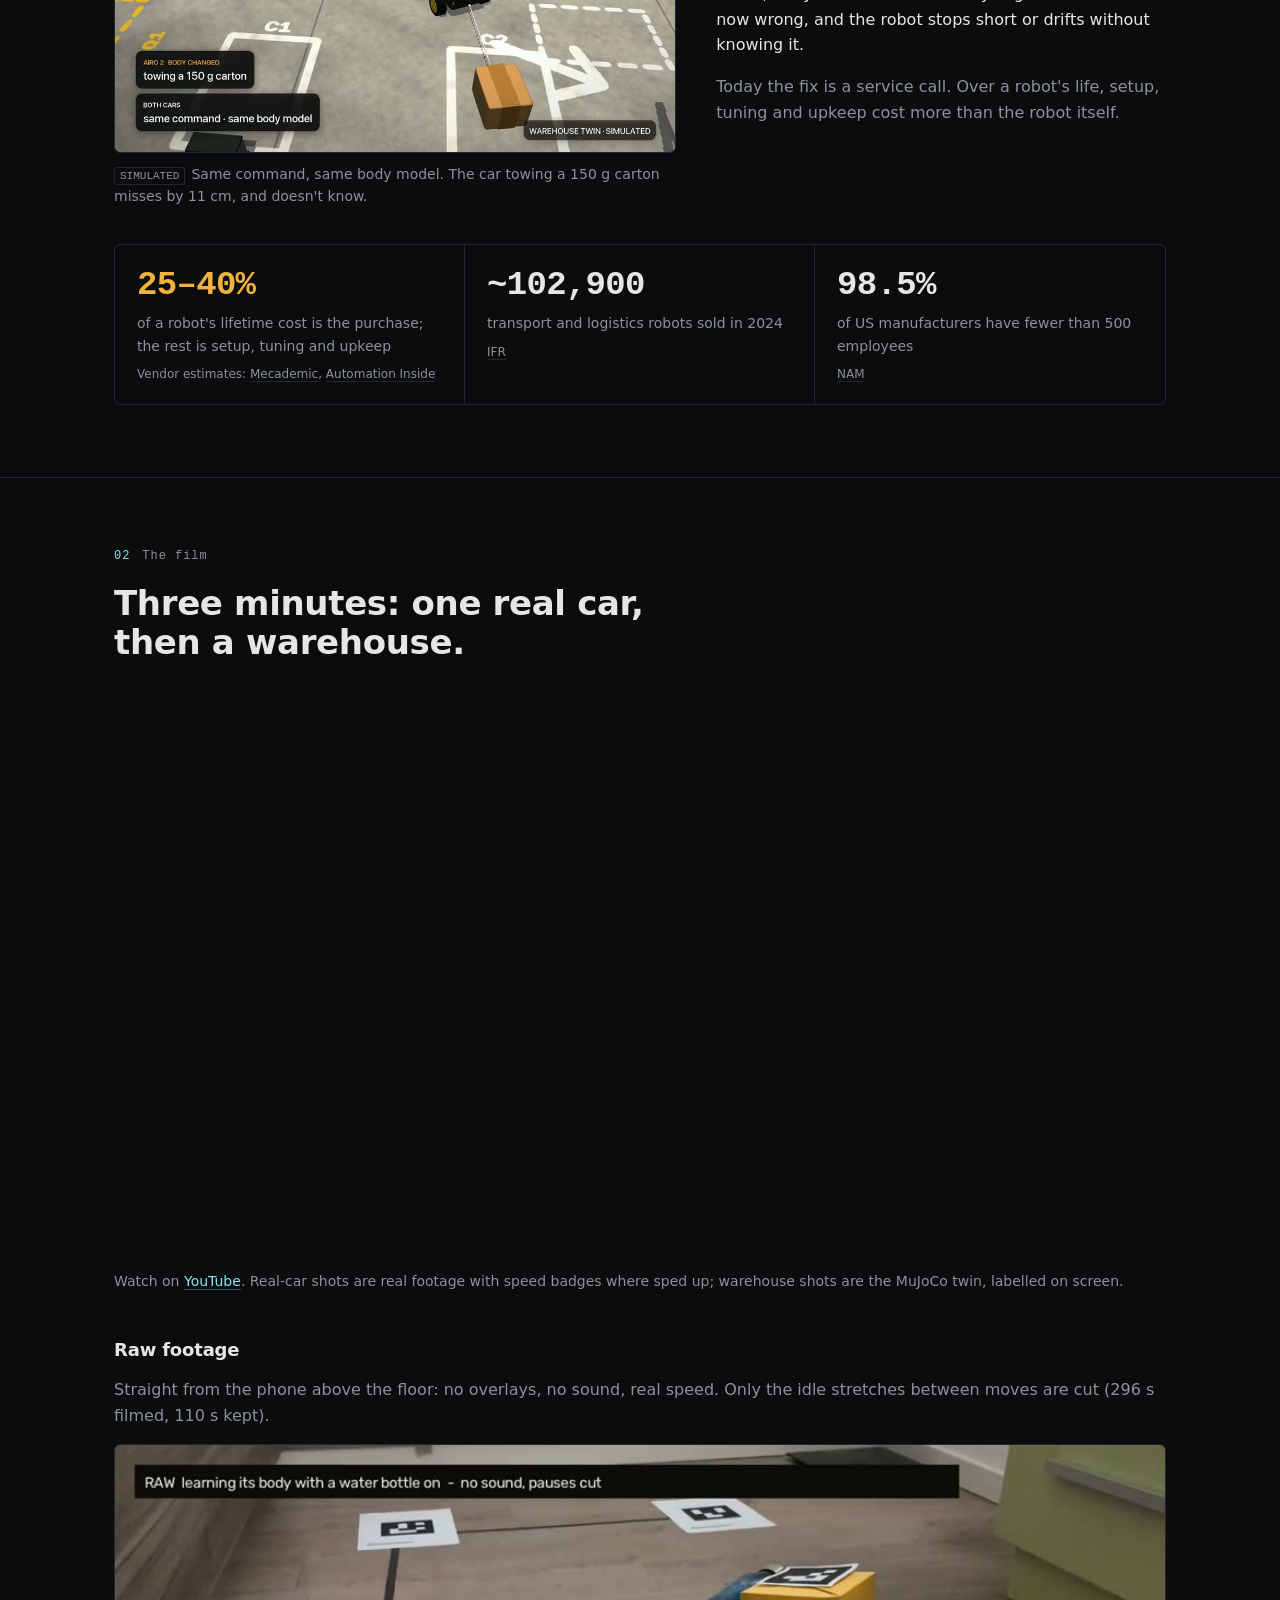
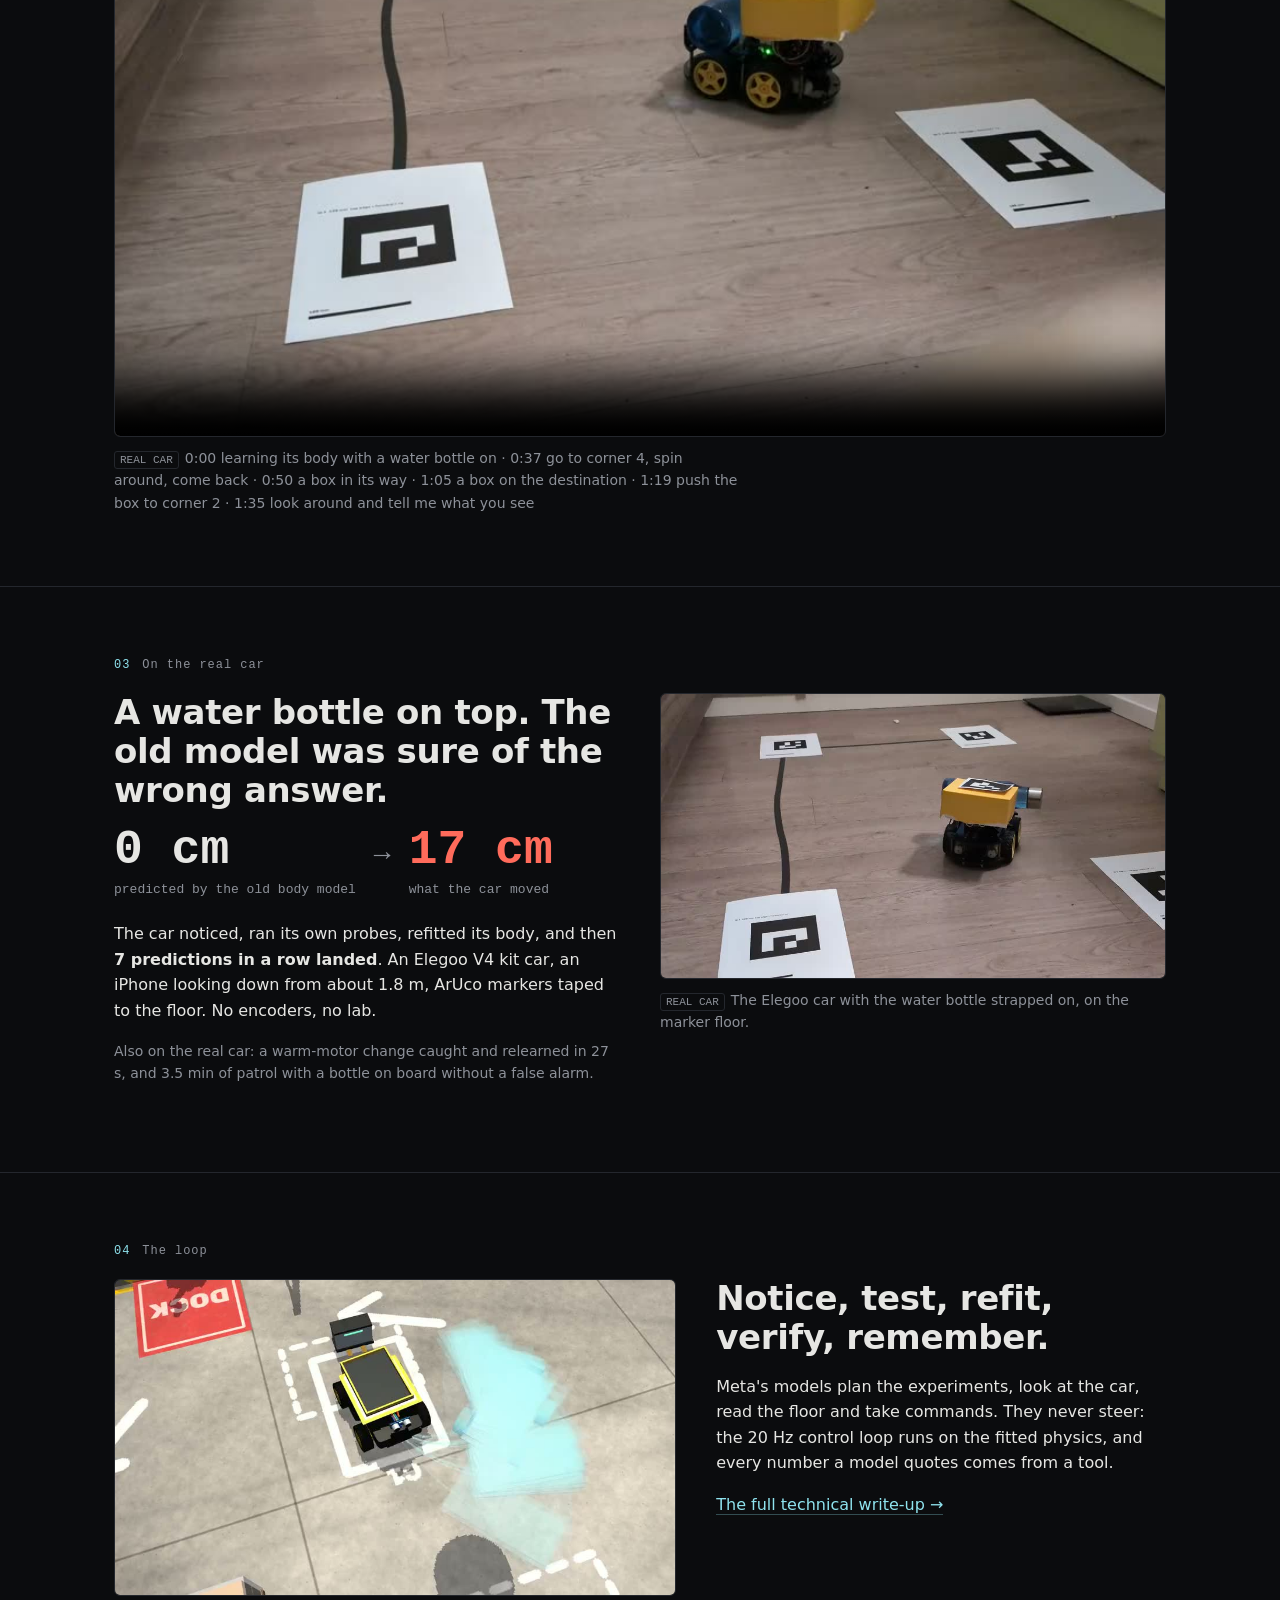
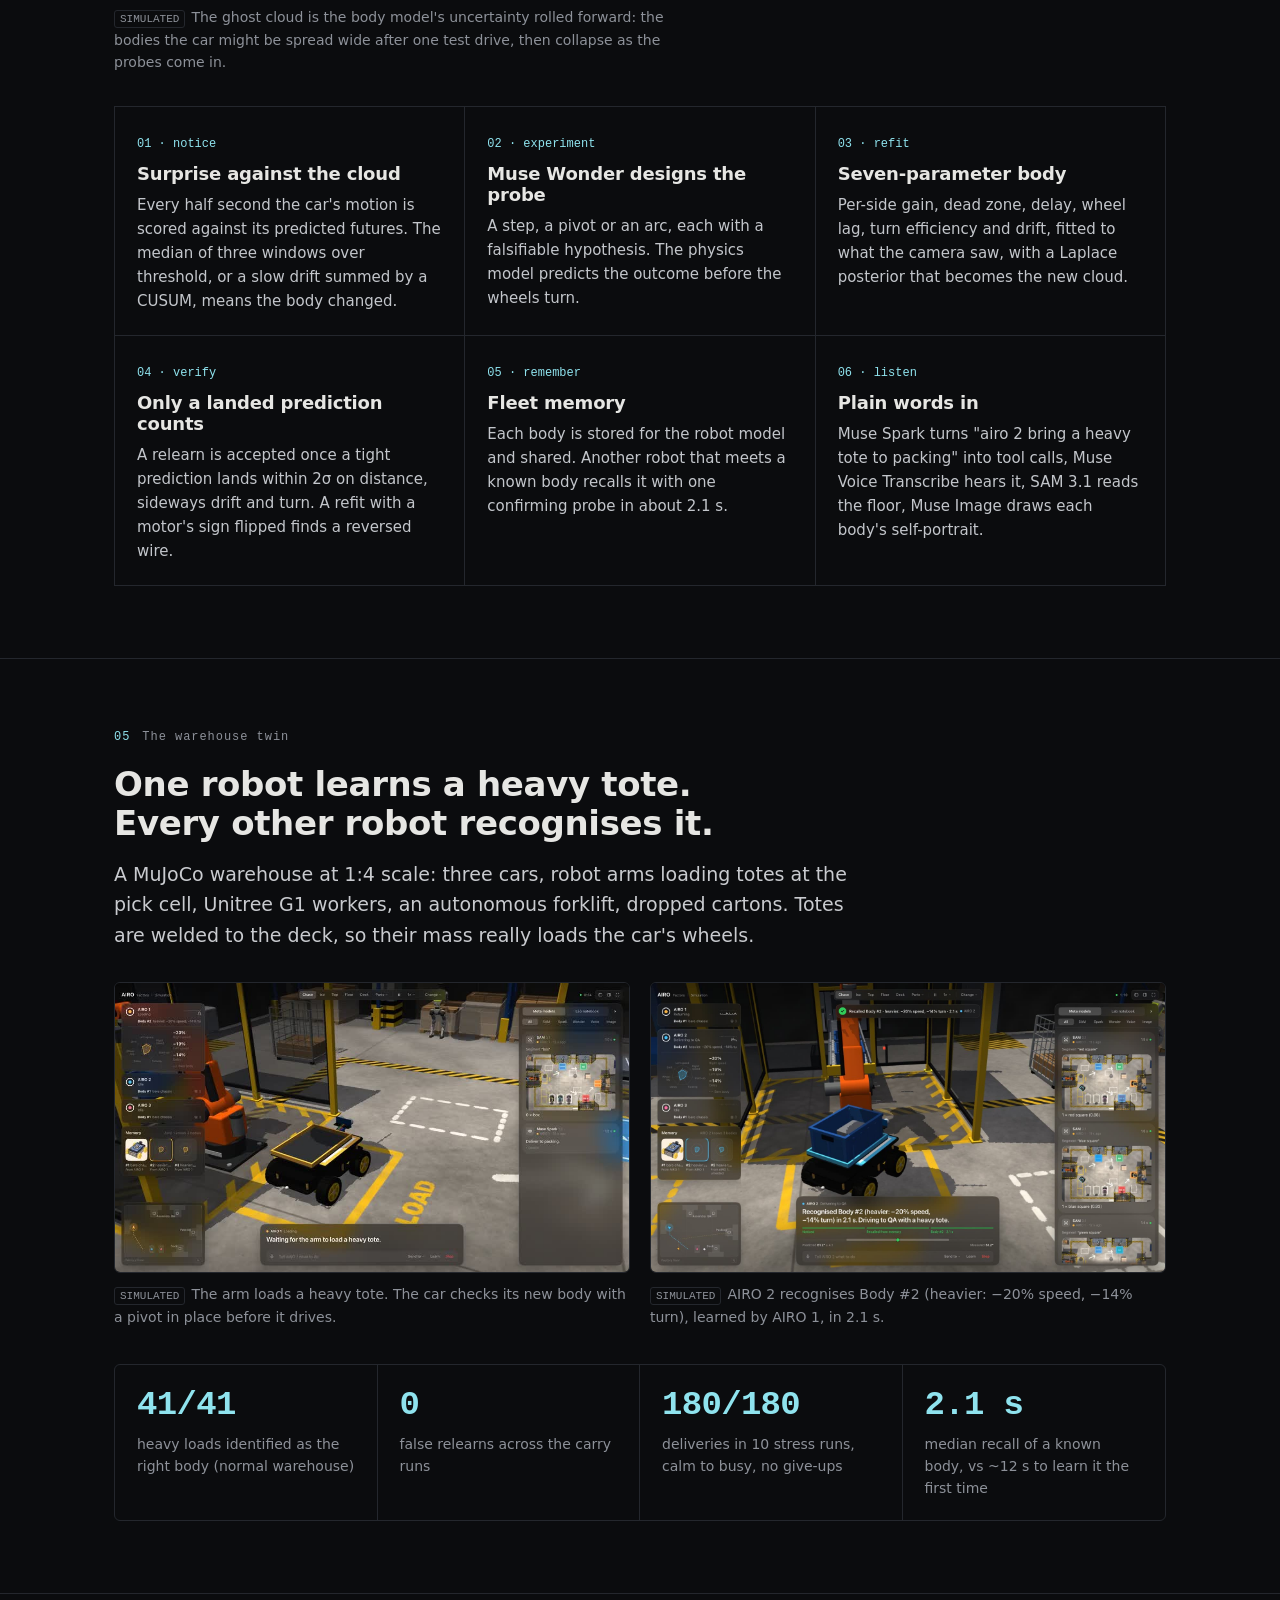
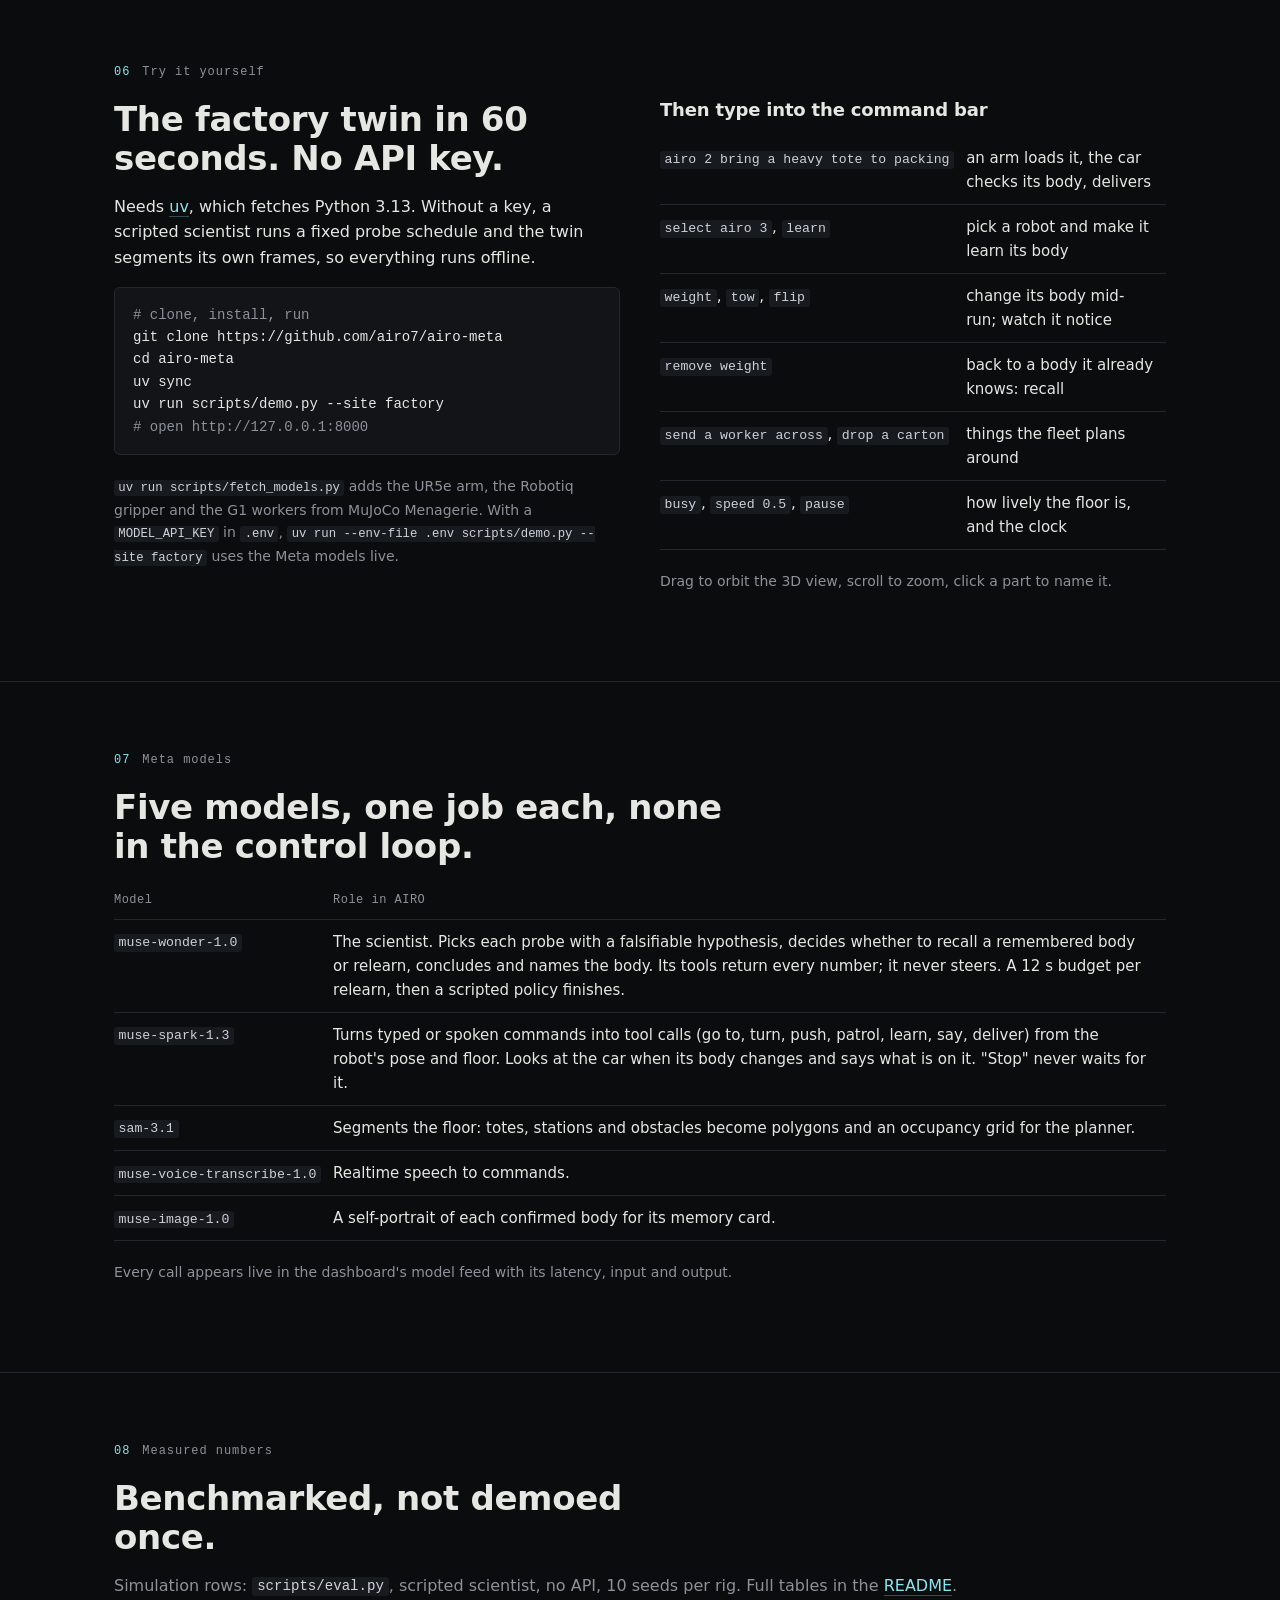
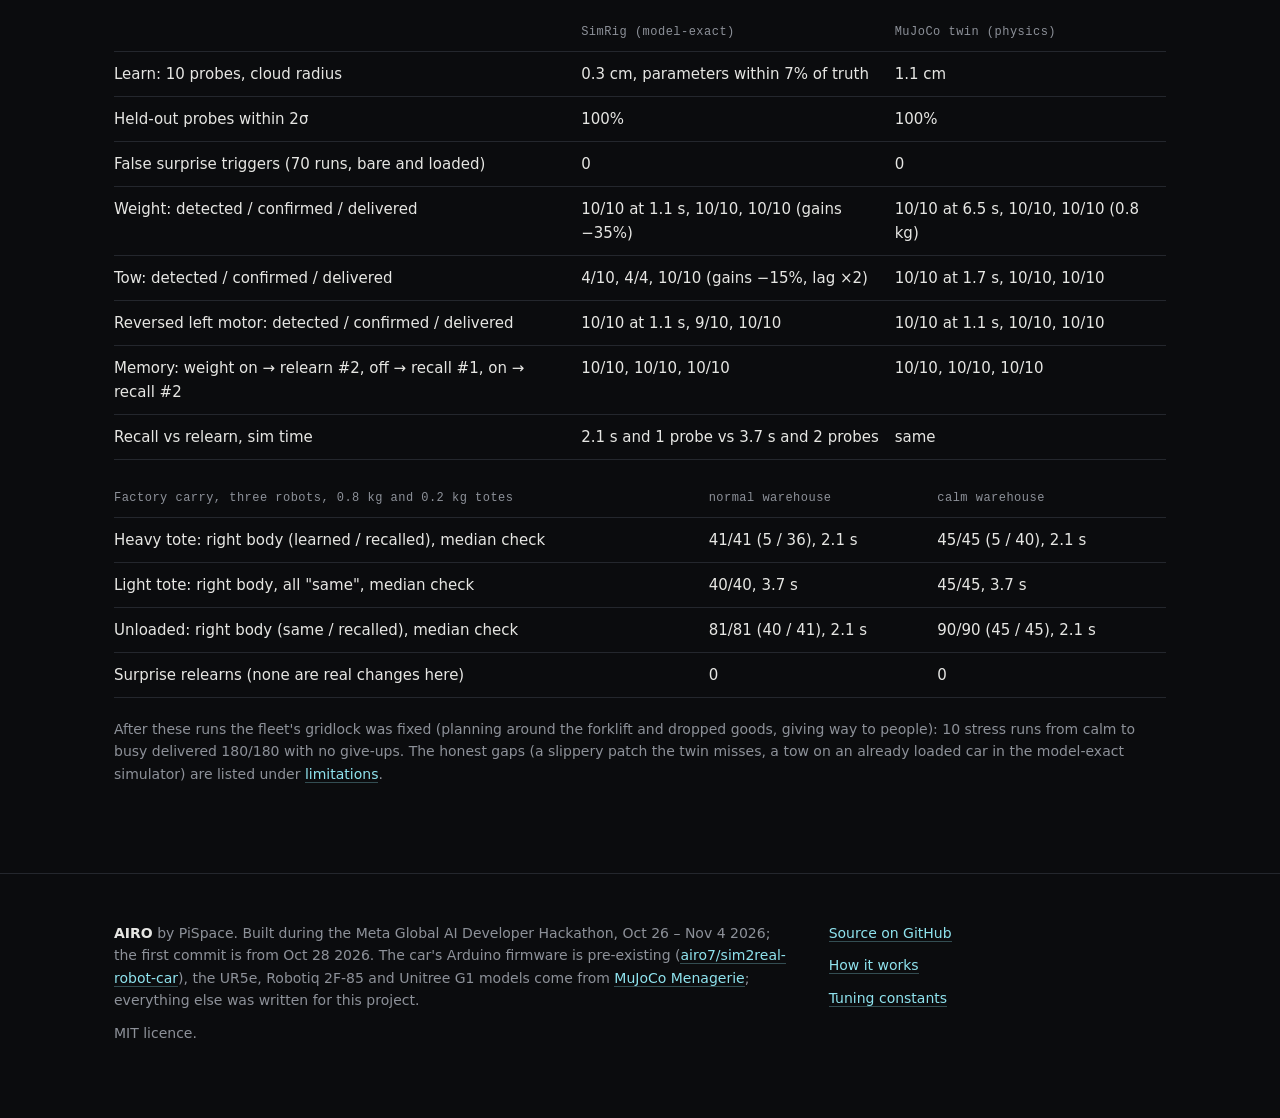
==== commit cb45f155: "embed the demo film, add the raw real-car footage" ====
--- a/docs/index.html
+++ b/docs/index.html
@@ -95,13 +95,22 @@
   <div class="wrap">
     <div class="label"><b>02</b> The film</div>
     <h2>Three minutes: one real car, then a warehouse.</h2>
-    <!-- VIDEO: replace the whole div below with the YouTube embed, for example
-    <div class="video-embed"><iframe src="https://www.youtube-nocookie.com/embed/VIDEO_ID" title="AIRO demo film" allow="accelerometer; encrypted-media; gyroscope; picture-in-picture; fullscreen" allowfullscreen></iframe></div>
-    -->
-    <div class="video-slot" style="background-image: url('media/film.jpg')">
-      <p>Demo film coming here</p>
-    </div>
-    <!-- /VIDEO -->
+    <div class="video-embed"><iframe src="https://www.youtube-nocookie.com/embed/ZUiLA-e9oUQ" title="AIRO demo film"
+      allow="accelerometer; encrypted-media; gyroscope; picture-in-picture; fullscreen" allowfullscreen></iframe></div>
+    <p class="muted small">Watch on <a href="https://youtu.be/ZUiLA-e9oUQ">YouTube</a>. Real-car shots are real footage
+      with speed badges where sped up; warehouse shots are the MuJoCo twin, labelled on screen.</p>
+
+    <h3 id="raw" style="margin-top: 48px">Raw footage</h3>
+    <p class="muted">Straight from the phone above the floor: no overlays, no sound, real speed. Only the idle stretches
+      between moves are cut (296 s filmed, 110 s kept).</p>
+    <figure>
+      <video controls muted playsinline preload="metadata" poster="media/raw.jpg">
+        <source src="media/raw.mp4" type="video/mp4">
+      </video>
+      <figcaption><span class="tag">REAL CAR</span>0:00 learning its body with a water bottle on · 0:37 go to corner 4,
+        spin around, come back · 0:50 a box in its way · 1:05 a box on the destination · 1:19 push the box to corner 2
+        · 1:35 look around and tell me what you see</figcaption>
+    </figure>
   </div>
 </section>
 
